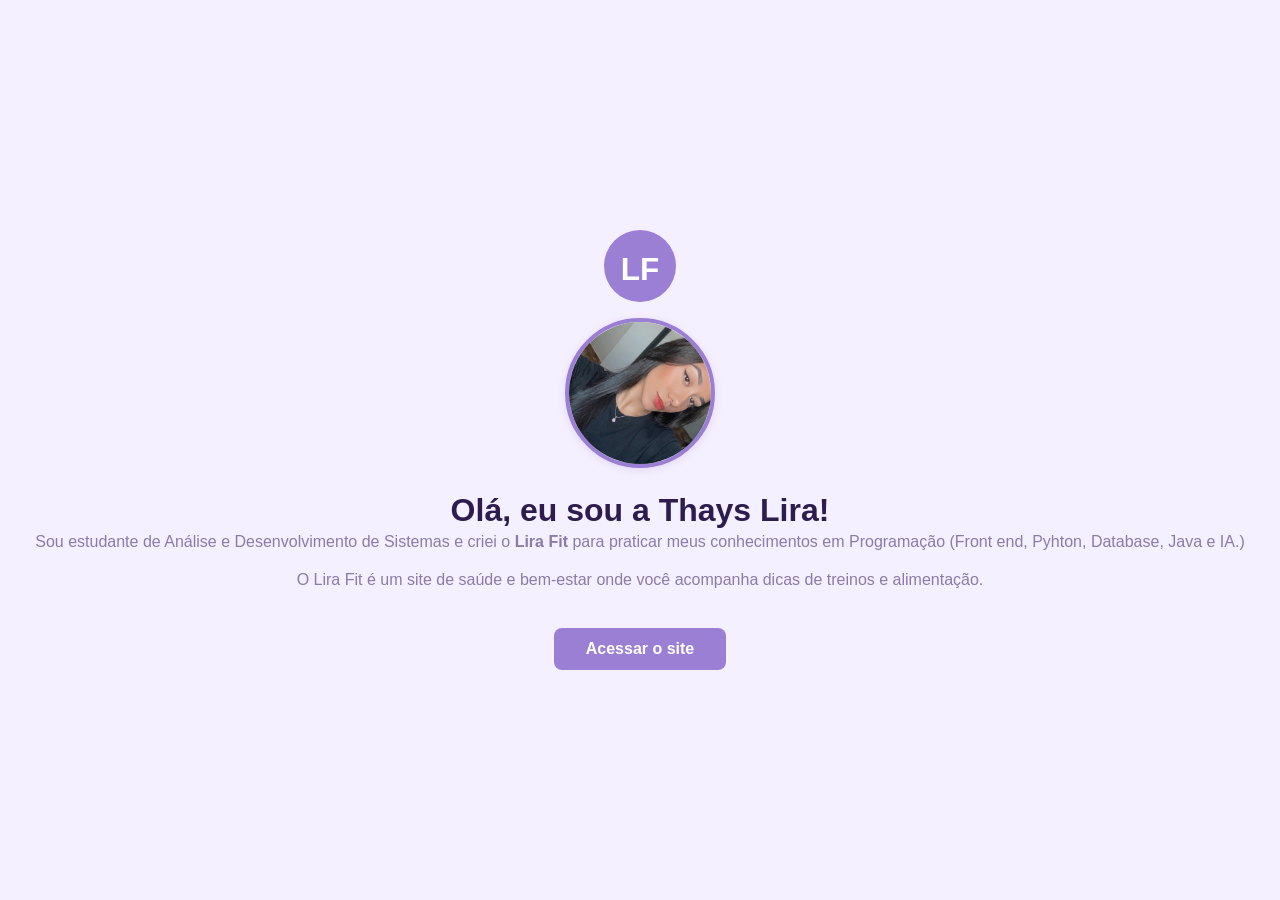
==== projeto-lirafit-frontend/index.html @ b622cacb "Fix definitivo: removendo submódulo e subindo arquivos do front" ====
<!DOCTYPE html>
<html lang="pt-BR">
<head>
    <meta charset="UTF-8">
    <meta name="viewport" content="width=device-width, initial-scale=1.0">
    <title>LIRA FIT</title>
    <link rel="icon" type="image/svg+xml" href="assets/favicon.svg">

    <link rel="stylesheet" href="css/reset.css">
    <link rel="stylesheet" href="css/variaveis.css">
    <link rel="stylesheet" href="css/global.css">
    <link rel="stylesheet" href="css/nav.css">
    <link rel="stylesheet" href="css/login.css">
    <link rel="stylesheet" href="css/secoes.css">
    <link rel="stylesheet" href="css/footer.css">

</head>
<body>
    <div id="tela-apresentacao">
    <img src="assets/favicon.svg" alt="Logo Lira Fit" class="logo-apresentacao">
    <img src="assets/minha-foto.jpeg" alt="Foto de Thays Lira" class="foto-perfil">
    <h1> Olá, eu sou a Thays Lira!  </h1>
    <p class="apresentacao-descricao">
    Sou estudante de Análise e Desenvolvimento de Sistemas e criei o <strong>Lira Fit</strong> para praticar meus conhecimentos em Programação (Front end, Pyhton, Database, Java e IA.)</p>
    <p class="apresentacao-descricao">
        O Lira Fit é um site de saúde e bem-estar onde você acompanha dicas de
        treinos e alimentação.
    </p>
    <button id="btn-acessar">Acessar o site</button>
</div>
    <!-- ===== TELA DE LOGIN ===== -->
    <div id="tela-login" class="escondido">
        <div class="login-container">
            <img src="assets/favicon.svg" alt="Logo Lira Fit" class="logo-form">
            <h1>Lira Fit </h1>
            <p>Seu espaço de saúde e bem-estar</p>

            <form id="form-login">
                <input type="email" id="input-email" placeholder="Seu e-mail" required>
                <input type="password" id="input-senha" placeholder="Sua senha" required>
                <button type="submit">Entrar</button>
            </form>

            <p id="msg-erro" class="escondido">E-mail ou senha incorretos.</p>
            <p class="link-cadastro">Não tem conta? <a href="#" id="link-ir-cadastro">Cadastre-se</a></p>
        </div>
    </div>


    <!-- ===== TELA DE CADASTRO ===== -->
    <div id="tela-cadastro" class="escondido">
        <div class="login-container">
            <img src="assets/favicon.svg" alt="Logo Lira Fit" class="logo-form">
            <h1>Criar conta </h1>
            <p>Preencha os dados para se cadastrar</p>

            <form id="form-cadastro">
                <input type="text" id="input-nome" placeholder="Seu nome" required>
                <input type="email" id="input-email-cadastro" placeholder="Seu e-mail" required>
                <input type="password" id="input-senha-cadastro" placeholder="Sua senha" required>
                <input type="password" id="input-confirmar-senha" placeholder="Confirmar senha" required>
                <button type="submit">Cadastrar</button>
            </form>

            <p id="msg-erro-cadastro" class="escondido"></p>
            <p id="msg-sucesso-cadastro" class="escondido">Conta criada! Faça login. </p>

            <p class="link-cadastro">Já tem conta? <a href="#" id="link-ir-login">Entrar</a></p>
        </div>
    </div>


    <!-- ===== APP PRINCIPAL ===== -->
    <div id="app" class="escondido">

        <nav id="navbar">
            <div class="nav-esquerda">
                <button id="btn-inicio">← Início</button>
                <div class="nav-marca">
                    <img src="assets/favicon.svg" alt="Logo Lira Fit" class="logo-nav">
                    <span class="logo-nav-texto">Lira Fit</span>
                </div>
            </div>
            <ul>
                <li><a href="#" data-secao="treinos">Treinos</a></li>
                <li><a href="#" data-secao="alimentacao">Alimentação</a></li>
                <li><a href="#" data-secao="motivacao">Motivação</a></li>
                <li><a href="#" data-secao="assistente">Assistente</a></li>
                <li class="nav-item-mobile"><button id="btn-sair-mobile">Sair</button></li>
            </ul>
            <button id="btn-sair">Sair</button>
            <button id="btn-hamburger" aria-label="Abrir menu">
                <span></span>
                <span></span>
                <span></span>
            </button>
        </nav>

        <section id="treinos" class="secao">
            <h2>Meus Treinos</h2>

            <div id="objetivo-selector">
                <p class="secao-subtitulo">Qual é o seu objetivo?</p>
                <div class="objetivo-botoes">
                    <button class="btn-objetivo" data-objetivo="emagrecer"> Emagrecer</button>
                    <button class="btn-objetivo" data-objetivo="massa"> Ganhar Massa</button>
                    <button class="btn-objetivo" data-objetivo="condicionamento"> Condicionamento</button>
                </div>
            </div>

            <!-- ===== CONFIGURAÇÃO DE MASSA ===== -->
            <div id="massa-config" class="escondido">
                <div class="treinos-header">
                    <button id="btn-voltar-objetivo-massa">← Voltar</button>
                    <p class="objetivo-titulo-massa">Ganhar Massa</p>
                </div>

                <div id="genero-selector">
                    <p class="secao-subtitulo">Qual é o seu perfil de treino?</p>
                    <div class="objetivo-botoes">
                        <button class="btn-genero" data-genero="masculino">Masculino</button>
                        <button class="btn-genero" data-genero="feminino">Feminino</button>
                    </div>
                </div>

                <div id="frequencia-selector" class="escondido">
                    <div class="treinos-header">
                        <button id="btn-voltar-para-genero">← Alterar perfil</button>
                    </div>
                    <p class="secao-subtitulo">Quantas vezes por semana você vai treinar?</p>
                    <div class="objetivo-botoes">
                        <button class="btn-frequencia" data-freq="3x">3x por semana</button>
                        <button class="btn-frequencia" data-freq="4x">4x por semana</button>
                        <button class="btn-frequencia" data-freq="5x">5x por semana</button>
                    </div>
                </div>
            </div>

            <div id="treinos-conteudo" class="escondido">
                <div class="treinos-header">
                    <button id="btn-trocar-objetivo">← Trocar objetivo</button>
                    <div>
                        <p id="objetivo-selecionado"></p>
                        <p id="divisao-info"></p>
                    </div>
                </div>

                <div class="nivel-tabs">
                    <button class="btn-nivel ativo" data-nivel="iniciante">Iniciante</button>
                    <button class="btn-nivel" data-nivel="intermediario">Intermediário</button>
                    <button class="btn-nivel" data-nivel="avancado">Avançado</button>
                </div>

                <div id="lista-treinos"></div>
            </div>
        </section>

        <section id="alimentacao" class="secao escondido">
            <h2>Dicas de Alimentação</h2>

            <div class="alim-tabs">
                <button class="btn-alim ativo" data-alim="emagrecer"> Emagrecimento</button>
                <button class="btn-alim" data-alim="massa"> Ganho de Massa</button>
            </div>

            <div id="alim-emagrecer" class="alim-conteudo">
                <div class="card-dica">
                    <h3>Déficit calórico</h3>
                    <p>Coma menos calorias do que você gasta. Uma redução de 300 a 500 kcal por dia já gera resultados consistentes sem prejudicar o metabolismo.</p>
                </div>
                <div class="card-dica">
                    <h3>Priorize proteínas</h3>
                    <p>Frango, ovos, atum e iogurte grego mantêm a saciedade por mais tempo e preservam a massa muscular durante o emagrecimento.</p>
                </div>
                <div class="card-dica">
                    <h3>Carboidratos inteligentes</h3>
                    <p>Prefira arroz integral, batata-doce e aveia. Eles liberam energia de forma gradual, evitando picos de insulina que favorecem o acúmulo de gordura.</p>
                </div>
                <div class="card-dica">
                    <h3>Beba água antes das refeições</h3>
                    <p>Tomar 500ml de água 30 minutos antes de comer reduz o apetite naturalmente e ajuda na digestão.</p>
                </div>
                <div class="card-dica">
                    <h3>Evite ultra processados</h3>
                    <p>Biscoitos recheados, refrigerantes e salgadinhos são ricos em calorias vazias. Substitua por frutas, castanhas e iogurte natural.</p>
                </div>

                <h3 class="galeria-titulo">Meus exemplos reais </h3>
                <div class="galeria-alimentos">
                    <div class="card-alimento">
                        <img src="assets/frutas.jpg" alt="Frutas variadas">
                        <p>Frutas</p>
                    </div>
                </div>
            </div>

            <div id="alim-massa" class="alim-conteudo escondido">
                <div class="card-dica">
                    <h3>Superávit calórico</h3>
                    <p>Para ganhar massa, você precisa comer mais do que gasta. Um superávit de 200 a 400 kcal por dia é ideal para ganhar músculo sem acumular muita gordura.</p>
                </div>
                <div class="card-dica">
                    <h3>Proteína em todas as refeições</h3>
                    <p>Consuma de 1,6 a 2,2g de proteína por kg de peso corporal. Distribua entre as refeições: ovos no café, frango no almoço, whey pós-treino, carne no jantar.</p>
                </div>
                <div class="card-dica">
                    <h3>Carboidratos são seus aliados</h3>
                    <p>Arroz, macarrão, batata e pão fornecem energia para os treinos intensos. Não os evite — consuma mais nos dias de treino.</p>
                </div>
                <div class="card-dica">
                    <h3>Refeição pós-treino</h3>
                    <p>Nos 30-60 minutos após o treino, consuma proteína + carboidrato. Exemplo: whey com banana, ou arroz com frango.</p>
                </div>
                <div class="card-dica">
                    <h3>Não pule refeições</h3>
                    <p>Para ganhar massa é preciso comer de 4 a 6 vezes ao dia. Jejuar por longos períodos pode levar o corpo a usar músculo como energia.</p>
                </div>

                <h3 class="galeria-titulo">Meus exemplos reais </h3>
                <div class="galeria-alimentos">
                    <div class="card-alimento">
                        <img src="assets/frangos.jpg" alt="Frango grelhado">
                        <p>Frango grelhado</p>
                    </div>
                    <div class="card-alimento">
                        <img src="assets/frutas-aveia.jpg" alt="Frutas e aveia">
                        <p>Frutas e aveia</p>
                    </div>
                    <div class="card-alimento">
                        <img src="assets/proteina.jpg" alt="Fontes de proteína">
                        <p>Proteínas</p>
                    </div>
                </div>
            </div>
        </section>

        <section id="motivacao" class="secao escondido">
            <h2>Motivação</h2>
            <p class="secao-subtitulo">Minha jornada de transformação </p>

            <div class="antes-depois">
                <div class="foto-transformacao">
                    <img src="assets/antes.jpg" alt="Antes da transformação">
                    <span class="foto-label">Antes</span>
                </div>
                <div class="foto-transformacao">
                    <img src="assets/depois.jpg" alt="Depois da transformação">
                    <span class="foto-label">Hoje</span>
                </div>
            </div>

            <div class="antes-depois">
                <div class="foto-transformacao">
                    <img src="assets/1-treino.jpg" alt="Primeiro treino">
                    <span class="foto-label">1º Treino</span>
                </div>
                <div class="foto-transformacao">
                    <img src="assets/2-anos-depois.jpg" alt="2 anos depois">
                    <span class="foto-label">2 Anos Depois</span>
                </div>
            </div>

            <div class="card-treino card-historia">
                <h3>Minha história </h3>
                <p>Aos 17 anos, eu decidi que queria mudar. Com 1,70m e pesando 63 kg, me sentia muito mal: autoestima baixa, nenhuma roupa ficava do jeito que eu queria, não me alimentava direito e era sedentária.</p>
                <p>Com essa decisão veio um grande desafio: me matricular numa academia. Tinha vergonha, não sabia nem ligar a esteira e era tímida demais para pedir ajuda. Mas eu persisti. Assistia vídeos de como executar os exercícios, estudava treinos, pesquisava e fui me informando. Fui indo dia após dia, mesmo com a frustração de não ver mudanças imediatas. Passaram-se meses até eu conseguir ganhar peso.</p>
                <p>Mas eu consegui. 10 kg a mais fizeram toda a diferença para mim. Encontrei amor na musculação e hoje não vivo sem ela. Quero passar essa mensagem: praticar exercícios físicos salva e muda vidas! Vamos escrever a sua trajetória juntos? </p>
            </div>
        </section>

        <section id="assistente" class="secao escondido">
            <h2>Assistente Virtual</h2>

            <div class="assistente-container">
                <div class="assistente-apresentacao">
                    <img src="assets/lirabot.svg" alt="LiraBot" class="assistente-foto">
                    <div>
                        <p class="assistente-nome">LiraBot</p>
                        <p class="assistente-descricao">Olá! Sou o LiraBot, assistente virtual da Thays. Tire suas dúvidas sobre treino e alimentação!</p>
                    </div>
                </div>

                <div class="assistente-link-container">
                    <label for="input-link-bot" class="assistente-label">link do LiraBot :</label>
                    <input type="url" id="input-link-bot" placeholder="https://..." class="assistente-input">
                    <button id="btn-acessar-bot">Acessar o LiraBot</button>
                </div>
            </div>
        </section>

        <!-- ===== BOTÃO VOLTAR AO TOPO ===== -->
        <button id="btn-topo" class="escondido">↑</button>

        <!-- ===== RODAPÉ ===== -->
        <footer id="rodape">
            <div class="rodape-container">
                <div class="rodape-logo-container">
                    <img src="assets/favicon.svg" alt="Logo Lira Fit" class="rodape-logo-img">
                    <p class="rodape-logo">Lira Fit</p>
                </div>
                <p class="rodape-aviso">
                    <strong>⚠ Aviso importante:</strong> As dicas de treino e alimentação apresentadas neste site refletem exclusivamente minha experiência pessoal e o que funcionou para mim. Não me responsabilizo por qualquer resultado, lesão ou efeito decorrente da aplicação dessas informações. Consulte sempre um profissional de saúde ou nutricionista antes de iniciar qualquer programa de exercícios ou dieta.
                </p>
                <p class="rodape-academico">
                    Este site é um projeto simulatório pessoal, desenvolvido para fins de aprendizado em Programação.
                </p>
                <p class="rodape-copy">© 2026 Thays Lira — Projeto Pessoal</p>
            </div>
        </footer>

    </div>

    <script src="dados-massa.js"></script>
    <script src="script.js"></script>

</body>
</html>
---- projeto-lirafit-frontend/css/variaveis.css ----
:root {
    
    --cor-primaria: #9B7FD4;
    --cor-primaria-escura: #7B5FB5;
    --cor-fundo: #F5F0FF;
    --cor-fundo-card: #FFFFFF;
    --cor-texto: #2C1D4E;
    --cor-texto-suave: #8A7BA8;
    --cor-erro: #e53935;

    
    --fonte-principal: 'Segoe UI', Arial, sans-serif;

   
    --raio-borda: 8px;
    --sombra-card: 0 2px 8px rgba(155, 127, 212, 0.2);
}
---- projeto-lirafit-frontend/css/global.css ----
html {
    scroll-behavior: smooth;
}

body {
    font-family: var(--fonte-principal);
    background-color: var(--cor-fundo);
    color: var(--cor-texto);
    min-height: 100vh;
}

.escondido {
    display: none !important;
}
---- projeto-lirafit-frontend/css/nav.css ----
#navbar {
    display: flex;
    align-items: center;
    justify-content: space-between;
    padding: 0 32px;
    height: 64px;
    background-color: var(--cor-fundo-card);
    box-shadow: var(--sombra-card);
    position: sticky;
    top: 0;
}

.nav-marca {
    display: flex;
    align-items: center;
    gap: 8px;
}

.logo-nav {
    width: 32px;
    height: 32px;
}

.logo-nav-texto {
    font-size: 1.3rem;
    font-weight: 800;
    color: var(--cor-primaria-escura);
    letter-spacing: 0.5px;
}

#navbar ul {
    display: flex;
    gap: 8px;
}

#navbar ul li a {
    display: block;
    padding: 8px 16px;
    border-radius: var(--raio-borda);
    color: var(--cor-texto-suave);
    font-weight: 500;
    transition: background-color 0.3s, color 0.3s;
}

#navbar ul li a:hover {
    background-color: var(--cor-fundo);
    color: var(--cor-primaria);
}

#navbar ul li a.ativo {
    background-color: var(--cor-fundo);
    color: var(--cor-primaria);
    font-weight: bold;
}

#btn-inicio {
    padding: 6px 4px;
    background: none;
    border: none;
    color: var(--cor-texto-suave);
    font-size: 0.85rem;
    font-weight: 500;
    cursor: pointer;
    transition: color 0.2s;
    display: flex;
    align-items: center;
    gap: 4px;
}

#btn-inicio:hover {
    color: var(--cor-primaria);
}

#btn-sair {
    padding: 8px 16px;
    background-color: var(--cor-primaria);
    color: white;
    border-radius: var(--raio-borda);
    font-size: 0.9rem;
    font-weight: bold;
    transition: background-color 0.3s;
}

#btn-sair:hover {
    background-color: var(--cor-primaria-escura);
}

/* ===== HAMBURGUER ===== */
#btn-hamburger {
    display: none;
    flex-direction: column;
    justify-content: center;
    gap: 5px;
    width: 40px;
    height: 40px;
    padding: 8px;
    background: none;
    border: none;
    cursor: pointer;
}

#btn-hamburger span {
    display: block;
    width: 24px;
    height: 2px;
    background-color: var(--cor-primaria-escura);
    border-radius: 2px;
    transition: transform 0.3s, opacity 0.3s;
}

#navbar.menu-aberto #btn-hamburger span:nth-child(1) {
    transform: translateY(7px) rotate(45deg);
}

#navbar.menu-aberto #btn-hamburger span:nth-child(2) {
    opacity: 0;
}

#navbar.menu-aberto #btn-hamburger span:nth-child(3) {
    transform: translateY(-7px) rotate(-45deg);
}

.nav-item-mobile {
    display: none;
}

/* ===== MOBILE ===== */
@media (max-width: 768px) {
    #btn-hamburger {
        display: flex;
    }

    #btn-sair {
        display: none;
    }

    #navbar ul {
        display: none;
        position: absolute;
        top: 64px;
        left: 0;
        right: 0;
        flex-direction: column;
        background-color: var(--cor-fundo-card);
        padding: 12px 16px 20px;
        box-shadow: 0 8px 16px rgba(0, 0, 0, 0.1);
        z-index: 100;
        gap: 4px;
    }

    #navbar.menu-aberto ul {
        display: flex;
    }

    #navbar ul li a {
        padding: 12px 16px;
        font-size: 1rem;
    }

    .nav-item-mobile {
        display: list-item;
        margin-top: 8px;
        border-top: 1px solid #E0D6F0;
        padding-top: 8px;
    }

    #btn-sair-mobile {
        width: 100%;
        padding: 12px 16px;
        background-color: var(--cor-primaria);
        color: white;
        border-radius: var(--raio-borda);
        font-size: 1rem;
        font-weight: bold;
        cursor: pointer;
        transition: background-color 0.3s;
        text-align: left;
    }

    #btn-sair-mobile:hover {
        background-color: var(--cor-primaria-escura);
    }
}
---- projeto-lirafit-frontend/css/login.css ----
/* ===== TELA DE APRESENTAÇÃO ===== */
#tela-apresentacao {
    min-height: 100vh;
    display: flex;
    flex-direction: column;
    align-items: center;
    justify-content: center;
    padding: 40px 20px;
}

.apresentacao-container {
    text-align: center;
    max-width: 500px;
}

.logo-apresentacao {
    width: 72px;
    height: 72px;
    margin: 0 auto 16px;
}

.foto-perfil {
    width: 150px;
    height: 150px;
    border-radius: 50%;
    object-fit: cover;
    margin: 0 auto 24px;
    border: 4px solid var(--cor-primaria);
    box-shadow: var(--sombra-card);
}

.apresentacao-container h1 {
    font-size: 2rem;
    color: var(--cor-primaria-escura);
    margin-bottom: 16px;
}

.apresentacao-descricao {
    color: var(--cor-texto-suave);
    line-height: 1.6;
    margin-bottom: 12px;
}

#btn-acessar {
    margin-top: 24px;
    padding: 12px 32px;
    background-color: var(--cor-primaria);
    color: white;
    border-radius: var(--raio-borda);
    font-size: 1rem;
    font-weight: bold;
    transition: background-color 0.3s;
}

#btn-acessar:hover {
    background-color: var(--cor-primaria-escura);
}


/* ===== TELA DE LOGIN E CADASTRO ===== */
#tela-login,
#tela-cadastro {
    min-height: 100vh;
    display: flex;
    align-items: center;
    justify-content: center;
    padding: 20px;
}

.login-container {
    background-color: var(--cor-fundo-card);
    padding: 40px;
    border-radius: var(--raio-borda);
    box-shadow: var(--sombra-card);
    width: 100%;
    max-width: 400px;
    text-align: center;
}

.logo-form {
    width: 56px;
    height: 56px;
    margin: 0 auto 16px;
    display: block;
}

.login-container h1 {
    color: var(--cor-primaria-escura);
    margin-bottom: 8px;
}

.login-container > p {
    color: var(--cor-texto-suave);
    margin-bottom: 24px;
}

#form-login,
#form-cadastro {
    display: flex;
    flex-direction: column;
    gap: 12px;
}

#form-login input,
#form-cadastro input {
    padding: 12px;
    border: 2px solid #E0D6F0;
    border-radius: var(--raio-borda);
    font-size: 1rem;
    outline: none;
    transition: border-color 0.3s;
}

#form-login input:focus,
#form-cadastro input:focus {
    border-color: var(--cor-primaria);
}

#form-login button,
#form-cadastro button {
    padding: 12px;
    background-color: var(--cor-primaria);
    color: white;
    border-radius: var(--raio-borda);
    font-size: 1rem;
    font-weight: bold;
    transition: background-color 0.3s;
}

#form-login button:hover,
#form-cadastro button:hover {
    background-color: var(--cor-primaria-escura);
}

#msg-erro {
    color: var(--cor-erro);
    margin-top: 12px;
    font-size: 0.9rem;
}

.link-cadastro {
    margin-top: 16px;
    font-size: 0.9rem;
    color: var(--cor-texto-suave);
}

.link-cadastro a {
    color: var(--cor-primaria);
    font-weight: bold;
}

.link-cadastro a:hover {
    color: var(--cor-primaria-escura);
}

#msg-erro-cadastro {
    color: var(--cor-erro);
    margin-top: 12px;
    font-size: 0.9rem;
}

#msg-sucesso-cadastro {
    color: #4CAF50;
    margin-top: 12px;
    font-size: 0.9rem;
    font-weight: bold;
}
---- projeto-lirafit-frontend/css/secoes.css ----
/* ===== BASE DE TODAS AS SEÇÕES ===== */
.secao {
    max-width: 1100px;
    margin: 48px auto;
    padding: 0 32px;
}

.secao h2 {
    font-size: 1.8rem;
    color: var(--cor-primaria-escura);
    margin-bottom: 28px;
    padding-bottom: 12px;
    border-bottom: 3px solid var(--cor-primaria);
    text-align: center;
}


/* ===== TREINOS ===== */
#lista-treinos {
    display: grid;
    grid-template-columns: repeat(auto-fit, minmax(280px, 1fr));
    gap: 16px;
}

.card-treino {
    background-color: var(--cor-fundo-card);
    border-radius: var(--raio-borda);
    box-shadow: var(--sombra-card);
    padding: 20px;
}

.card-treino h3 {
    color: var(--cor-primaria-escura);
    margin-bottom: 8px;
}

.card-treino p {
    color: var(--cor-texto-suave);
    line-height: 1.6;
}


/* ===== ALIMENTAÇÃO ===== */
.alim-conteudo {
    display: grid;
    grid-template-columns: repeat(auto-fit, minmax(260px, 1fr));
    gap: 16px;
    align-items: start;
}

.card-dica {
    background-color: var(--cor-fundo-card);
    border-radius: var(--raio-borda);
    box-shadow: var(--sombra-card);
    padding: 20px;
    border-left: 4px solid var(--cor-primaria);
}

.card-dica h3 {
    color: var(--cor-primaria-escura);
    margin-bottom: 8px;
}

.card-dica p {
    color: var(--cor-texto-suave);
    line-height: 1.6;
}


.card-historia {
    margin-top: 32px;
}


/* ===== MOTIVAÇÃO ===== */
.feed {
    display: flex;
    flex-direction: column;
    gap: 16px;
}

.post {
    background-color: var(--cor-fundo-card);
    border-radius: var(--raio-borda);
    box-shadow: var(--sombra-card);
    padding: 20px;
}

.post-header {
    display: flex;
    align-items: center;
    gap: 12px;
    margin-bottom: 12px;
}

.post-avatar {
    width: 42px;
    height: 42px;
    border-radius: 50%;
    background-color: var(--cor-primaria);
    color: white;
    display: flex;
    align-items: center;
    justify-content: center;
    font-weight: bold;
    font-size: 1rem;
}

.post-autor {
    font-weight: bold;
    color: var(--cor-texto);
}

.post-data {
    font-size: 0.8rem;
    color: var(--cor-texto-suave);
}

.post-conteudo {
    color: var(--cor-texto);
    line-height: 1.6;
}


/* ===== TREINOS — SELETOR DE OBJETIVO ===== */
#objetivo-selector,
#genero-selector,
#frequencia-selector {
    background-color: var(--cor-fundo-card);
    border-radius: var(--raio-borda);
    box-shadow: var(--sombra-card);
    padding: 40px 32px;
    text-align: center;
}

.secao-subtitulo {
    color: var(--cor-texto-suave);
    margin-bottom: 24px;
    font-size: 1.05rem;
    text-align: center;
}

.objetivo-botoes {
    display: flex;
    gap: 16px;
    flex-wrap: wrap;
    justify-content: center;
}

.btn-objetivo {
    padding: 16px 32px;
    background-color: white;
    border: 2px solid var(--cor-primaria);
    border-radius: var(--raio-borda);
    color: var(--cor-primaria-escura);
    font-size: 1rem;
    font-weight: bold;
    transition: all 0.3s;
    cursor: pointer;
}

.btn-objetivo:hover,
.btn-objetivo.ativo {
    background-color: var(--cor-primaria);
    color: white;
}

/* ===== TREINOS — NÍVEIS ===== */
.treinos-header {
    display: flex;
    align-items: center;
    gap: 16px;
    margin-bottom: 24px;
}

#btn-trocar-objetivo,
#btn-voltar-objetivo-massa,
#btn-voltar-para-genero {
    padding: 8px 14px;
    border: 2px solid var(--cor-primaria);
    border-radius: var(--raio-borda);
    color: var(--cor-primaria);
    font-size: 0.9rem;
    font-weight: 500;
    cursor: pointer;
    transition: all 0.3s;
}

#btn-trocar-objetivo:hover,
#btn-voltar-objetivo-massa:hover,
#btn-voltar-para-genero:hover {
    background-color: var(--cor-primaria);
    color: white;
}

.btn-frequencia {
    padding: 16px 28px;
    background-color: var(--cor-fundo-card);
    border: 2px solid var(--cor-primaria);
    border-radius: var(--raio-borda);
    color: var(--cor-primaria-escura);
    font-size: 1rem;
    font-weight: bold;
    transition: all 0.3s;
    cursor: pointer;
}

.btn-frequencia:hover,
.btn-frequencia.ativo {
    background-color: var(--cor-primaria);
    color: white;
}

.btn-genero {
    padding: 16px 36px;
    background-color: var(--cor-fundo-card);
    border: 2px solid var(--cor-primaria);
    border-radius: var(--raio-borda);
    color: var(--cor-primaria-escura);
    font-size: 1rem;
    font-weight: bold;
    transition: all 0.3s;
    cursor: pointer;
}

.btn-genero:hover,
.btn-genero.ativo {
    background-color: var(--cor-primaria);
    color: white;
}

#objetivo-selecionado {
    font-weight: bold;
    color: var(--cor-primaria-escura);
    font-size: 1.05rem;
}

.nivel-tabs {
    display: flex;
    gap: 8px;
    margin-bottom: 24px;
    justify-content: center;
}

.btn-nivel {
    padding: 10px 24px;
    border-radius: var(--raio-borda);
    border: 2px solid #E0D6F0;
    background-color: var(--cor-fundo-card);
    color: var(--cor-texto-suave);
    font-weight: bold;
    cursor: pointer;
    transition: all 0.3s;
}

.btn-nivel:hover,
.btn-nivel.ativo {
    background-color: var(--cor-primaria);
    border-color: var(--cor-primaria);
    color: white;
}

/* ===== ALIMENTAÇÃO — ABAS ===== */
.alim-tabs {
    display: flex;
    gap: 8px;
    margin-bottom: 24px;
    justify-content: center;
}

.btn-alim {
    padding: 10px 24px;
    border-radius: var(--raio-borda);
    border: 2px solid #E0D6F0;
    background-color: var(--cor-fundo-card);
    color: var(--cor-texto-suave);
    font-weight: bold;
    cursor: pointer;
    transition: all 0.3s;
}

.btn-alim:hover,
.btn-alim.ativo {
    background-color: var(--cor-primaria);
    border-color: var(--cor-primaria);
    color: white;
}

/* ===== MOTIVAÇÃO — ANTES E DEPOIS ===== */
.antes-depois {
    display: flex;
    gap: 24px;
    flex-wrap: wrap;
    justify-content: center;
    margin-bottom: 32px;
}

.foto-transformacao {
    display: flex;
    flex-direction: column;
    align-items: center;
    gap: 12px;
}

.foto-transformacao img {
    width: 280px;
    height: 380px;
    object-fit: cover;
    border-radius: var(--raio-borda);
    box-shadow: var(--sombra-card);
    border: 3px solid var(--cor-primaria);
}

.foto-label {
    background-color: var(--cor-primaria);
    color: white;
    padding: 6px 20px;
    border-radius: 20px;
    font-weight: bold;
    font-size: 0.95rem;
}

/* ===== GALERIA DE ALIMENTOS ===== */
.galeria-titulo {
    color: var(--cor-primaria-escura);
    margin: 32px 0 16px;
    font-size: 1.2rem;
    grid-column: 1 / -1;
}

.galeria-alimentos {
    display: flex;
    gap: 16px;
    flex-wrap: wrap;
    grid-column: 1 / -1;
}

.card-alimento {
    background-color: var(--cor-fundo-card);
    border-radius: var(--raio-borda);
    box-shadow: var(--sombra-card);
    overflow: hidden;
    width: 200px;
    text-align: center;
}

.card-alimento img {
    width: 100%;
    height: 160px;
    object-fit: cover;
}

.card-alimento p {
    padding: 10px;
    color: var(--cor-texto-suave);
    font-weight: bold;
    font-size: 0.9rem;
}

/* ===== TREINOS — DIA DE TREINO (MASSA) ===== */
.card-dia {
    background-color: var(--cor-primaria);
    border-radius: var(--raio-borda);
    padding: 14px 20px;
    margin: 24px 0 12px;
}

.card-dia h3 {
    color: #fff;
    font-size: 1rem;
    font-weight: bold;
}

#divisao-info {
    font-size: 0.85rem;
    color: var(--cor-texto-suave);
    margin-top: 2px;
}

.objetivo-titulo-massa {
    font-weight: bold;
    color: var(--cor-primaria-escura);
    font-size: 1.05rem;
}


/* ===== ASSISTENTE ===== */
.assistente-container {
    display: flex;
    flex-direction: column;
    gap: 24px;
}

.assistente-apresentacao {
    display: flex;
    align-items: center;
    gap: 20px;
    background-color: var(--cor-fundo-card);
    border-radius: var(--raio-borda);
    box-shadow: var(--sombra-card);
    padding: 24px;
}

.assistente-foto {
    width: 100px;
    height: 100px;
    border-radius: 50%;
    object-fit: cover;
    border: 3px solid var(--cor-primaria);
    flex-shrink: 0;
}

.assistente-nome {
    font-weight: bold;
    color: var(--cor-primaria-escura);
    font-size: 1.1rem;
    margin-bottom: 6px;
}

.assistente-descricao {
    color: var(--cor-texto-suave);
    line-height: 1.6;
}

.assistente-link-container {
    background-color: var(--cor-fundo-card);
    border-radius: var(--raio-borda);
    box-shadow: var(--sombra-card);
    padding: 24px;
    display: flex;
    flex-direction: column;
    gap: 12px;
}

.assistente-label {
    color: var(--cor-texto-suave);
    font-size: 0.95rem;
}

.assistente-input {
    padding: 12px 16px;
    border: 2px solid #E0D6F0;
    border-radius: var(--raio-borda);
    font-size: 0.95rem;
    color: var(--cor-texto);
    outline: none;
    transition: border-color 0.3s;
    font-family: var(--fonte-principal);
}

.assistente-input:focus {
    border-color: var(--cor-primaria);
}

#btn-acessar-bot {
    padding: 12px 24px;
    background-color: var(--cor-primaria);
    color: white;
    border-radius: var(--raio-borda);
    font-size: 1rem;
    font-weight: bold;
    cursor: pointer;
    transition: background-color 0.3s;
    align-self: flex-start;
}

#btn-acessar-bot:hover {
    background-color: var(--cor-primaria-escura);
}
---- projeto-lirafit-frontend/css/footer.css ----
#app {
    display: flex;
    flex-direction: column;
    min-height: 100vh;
}

#rodape {
    background-color: var(--cor-primaria-escura);
    color: #fff;
    padding: 32px 24px;
    margin-top: auto;
    text-align: center;
}

.rodape-container {
    max-width: 800px;
    margin: 0 auto;
    display: flex;
    flex-direction: column;
    gap: 12px;
}

.rodape-logo-container {
    display: flex;
    align-items: center;
    justify-content: center;
    gap: 10px;
}

.rodape-logo-img {
    width: 36px;
    height: 36px;
}

.rodape-logo {
    font-size: 1.4rem;
    font-weight: 700;
    letter-spacing: 1px;
}

.rodape-aviso {
    font-size: 0.85rem;
    color: rgba(255, 255, 255, 0.9);
    line-height: 1.7;
    background-color: rgba(0, 0, 0, 0.18);
    border-radius: var(--raio-borda);
    padding: 14px 18px;
    border-left: 4px solid rgba(255, 255, 255, 0.45);
    text-align: left;
}

.rodape-academico {
    font-size: 0.85rem;
    color: rgba(255, 255, 255, 0.75);
    font-style: italic;
}

.rodape-copy {
    font-size: 0.8rem;
    color: rgba(255, 255, 255, 0.55);
    margin-top: 4px;
}

#btn-topo {
    position: fixed;
    bottom: 32px;
    right: 32px;
    width: 48px;
    height: 48px;
    border-radius: 50%;
    background-color: var(--cor-primaria);
    color: white;
    font-size: 1.3rem;
    font-weight: bold;
    cursor: pointer;
    box-shadow: 0 4px 12px rgba(0, 0, 0, 0.2);
    transition: background-color 0.3s, transform 0.2s;
    z-index: 999;
}

#btn-topo:hover {
    background-color: var(--cor-primaria-escura);
    transform: translateY(-3px);
}
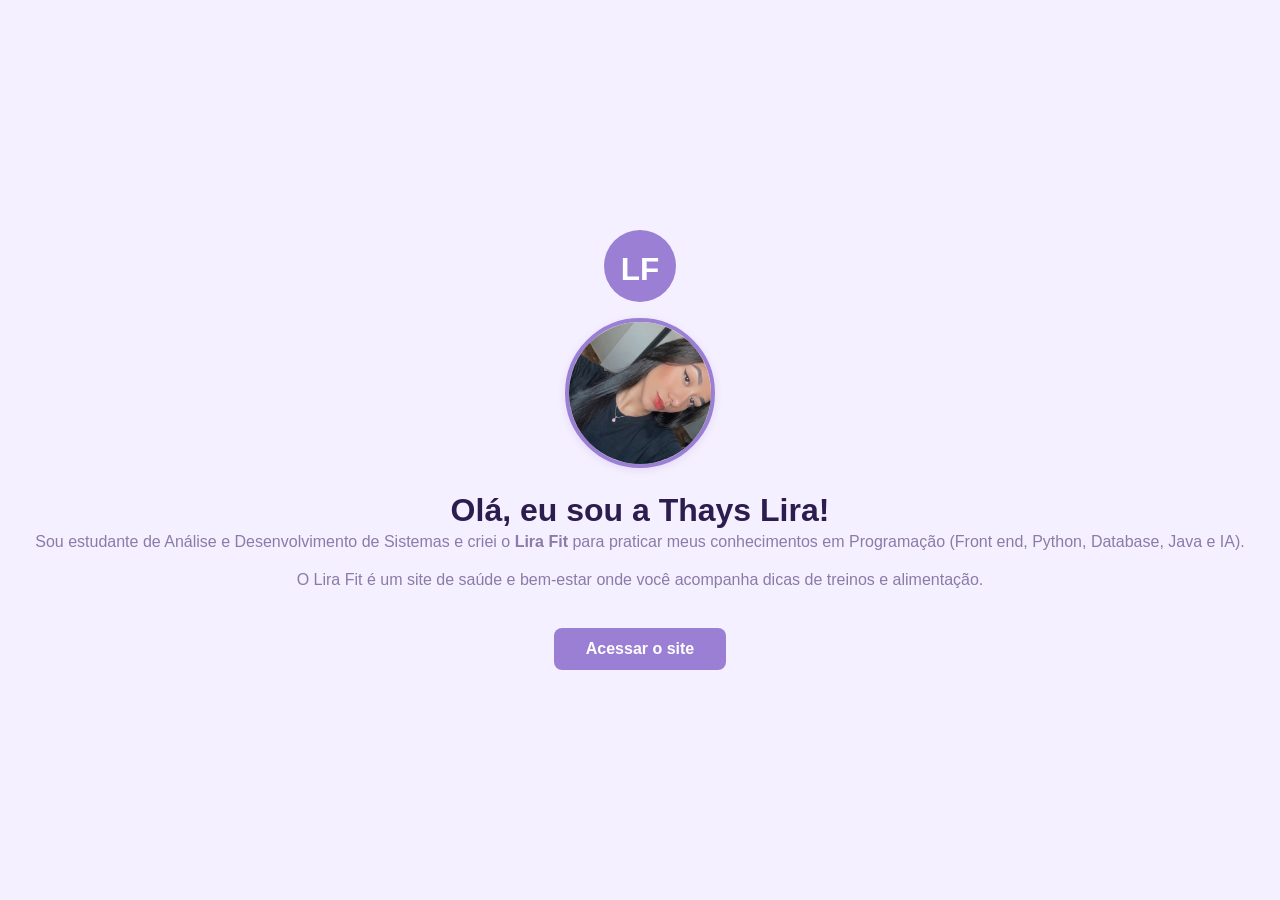
==== commit 54e08fce: "Mudanças" ====
--- a/projeto-lirafit-frontend/index.html
+++ b/projeto-lirafit-frontend/index.html
@@ -13,26 +13,28 @@
     <link rel="stylesheet" href="css/login.css">
     <link rel="stylesheet" href="css/secoes.css">
     <link rel="stylesheet" href="css/footer.css">
-
+    <link rel="stylesheet" href="css/backend.css">
 </head>
 <body>
+
+    <!-- ===== TELA DE APRESENTAÇÃO ===== -->
     <div id="tela-apresentacao">
-    <img src="assets/favicon.svg" alt="Logo Lira Fit" class="logo-apresentacao">
-    <img src="assets/minha-foto.jpeg" alt="Foto de Thays Lira" class="foto-perfil">
-    <h1> Olá, eu sou a Thays Lira!  </h1>
-    <p class="apresentacao-descricao">
-    Sou estudante de Análise e Desenvolvimento de Sistemas e criei o <strong>Lira Fit</strong> para praticar meus conhecimentos em Programação (Front end, Pyhton, Database, Java e IA.)</p>
-    <p class="apresentacao-descricao">
-        O Lira Fit é um site de saúde e bem-estar onde você acompanha dicas de
-        treinos e alimentação.
-    </p>
-    <button id="btn-acessar">Acessar o site</button>
-</div>
+        <img src="assets/favicon.svg" alt="Logo Lira Fit" class="logo-apresentacao">
+        <img src="assets/minha-foto.jpeg" alt="Foto de Thays Lira" class="foto-perfil">
+        <h1>Olá, eu sou a Thays Lira!</h1>
+        <p class="apresentacao-descricao">
+            Sou estudante de Análise e Desenvolvimento de Sistemas e criei o <strong>Lira Fit</strong> para praticar meus conhecimentos em Programação (Front end, Python, Database, Java e IA).</p>
+        <p class="apresentacao-descricao">
+            O Lira Fit é um site de saúde e bem-estar onde você acompanha dicas de treinos e alimentação.
+        </p>
+        <button id="btn-acessar">Acessar o site</button>
+    </div>
+
     <!-- ===== TELA DE LOGIN ===== -->
     <div id="tela-login" class="escondido">
         <div class="login-container">
             <img src="assets/favicon.svg" alt="Logo Lira Fit" class="logo-form">
-            <h1>Lira Fit </h1>
+            <h1>Lira Fit</h1>
             <p>Seu espaço de saúde e bem-estar</p>
 
             <form id="form-login">
@@ -46,12 +48,11 @@
         </div>
     </div>
 
-
     <!-- ===== TELA DE CADASTRO ===== -->
     <div id="tela-cadastro" class="escondido">
         <div class="login-container">
             <img src="assets/favicon.svg" alt="Logo Lira Fit" class="logo-form">
-            <h1>Criar conta </h1>
+            <h1>Criar conta</h1>
             <p>Preencha os dados para se cadastrar</p>
 
             <form id="form-cadastro">
@@ -63,19 +64,18 @@
             </form>
 
             <p id="msg-erro-cadastro" class="escondido"></p>
-            <p id="msg-sucesso-cadastro" class="escondido">Conta criada! Faça login. </p>
+            <p id="msg-sucesso-cadastro" class="escondido">Conta criada! Faça login.</p>
 
             <p class="link-cadastro">Já tem conta? <a href="#" id="link-ir-login">Entrar</a></p>
         </div>
     </div>
 
-
     <!-- ===== APP PRINCIPAL ===== -->
     <div id="app" class="escondido">
 
         <nav id="navbar">
             <div class="nav-esquerda">
-                <button id="btn-inicio">← Início</button>
+                <button id="btn-inicio"><span class="seta">←</span> Início</button>
                 <div class="nav-marca">
                     <img src="assets/favicon.svg" alt="Logo Lira Fit" class="logo-nav">
                     <span class="logo-nav-texto">Lira Fit</span>
@@ -86,6 +86,7 @@
                 <li><a href="#" data-secao="alimentacao">Alimentação</a></li>
                 <li><a href="#" data-secao="motivacao">Motivação</a></li>
                 <li><a href="#" data-secao="assistente">Assistente</a></li>
+                <li><a href="#" data-secao="codigo-java">Código Java</a></li>
                 <li class="nav-item-mobile"><button id="btn-sair-mobile">Sair</button></li>
             </ul>
             <button id="btn-sair">Sair</button>
@@ -96,15 +97,16 @@
             </button>
         </nav>
 
+        <!-- ===== SEÇÃO TREINOS ===== -->
         <section id="treinos" class="secao">
             <h2>Meus Treinos</h2>
 
             <div id="objetivo-selector">
                 <p class="secao-subtitulo">Qual é o seu objetivo?</p>
                 <div class="objetivo-botoes">
-                    <button class="btn-objetivo" data-objetivo="emagrecer"> Emagrecer</button>
-                    <button class="btn-objetivo" data-objetivo="massa"> Ganhar Massa</button>
-                    <button class="btn-objetivo" data-objetivo="condicionamento"> Condicionamento</button>
+                    <button class="btn-objetivo" data-objetivo="emagrecer">Emagrecer</button>
+                    <button class="btn-objetivo" data-objetivo="massa">Ganhar Massa</button>
+                    <button class="btn-objetivo" data-objetivo="condicionamento">Condicionamento</button>
                 </div>
             </div>
 
@@ -155,12 +157,13 @@
             </div>
         </section>
 
+        <!-- ===== SEÇÃO ALIMENTAÇÃO ===== -->
         <section id="alimentacao" class="secao escondido">
             <h2>Dicas de Alimentação</h2>
 
             <div class="alim-tabs">
-                <button class="btn-alim ativo" data-alim="emagrecer"> Emagrecimento</button>
-                <button class="btn-alim" data-alim="massa"> Ganho de Massa</button>
+                <button class="btn-alim ativo" data-alim="emagrecer">Emagrecimento</button>
+                <button class="btn-alim" data-alim="massa">Ganho de Massa</button>
             </div>
 
             <div id="alim-emagrecer" class="alim-conteudo">
@@ -185,7 +188,7 @@
                     <p>Biscoitos recheados, refrigerantes e salgadinhos são ricos em calorias vazias. Substitua por frutas, castanhas e iogurte natural.</p>
                 </div>
 
-                <h3 class="galeria-titulo">Meus exemplos reais </h3>
+                <h3 class="galeria-titulo">Meus exemplos reais</h3>
                 <div class="galeria-alimentos">
                     <div class="card-alimento">
                         <img src="assets/frutas.jpg" alt="Frutas variadas">
@@ -216,7 +219,7 @@
                     <p>Para ganhar massa é preciso comer de 4 a 6 vezes ao dia. Jejuar por longos períodos pode levar o corpo a usar músculo como energia.</p>
                 </div>
 
-                <h3 class="galeria-titulo">Meus exemplos reais </h3>
+                <h3 class="galeria-titulo">Meus exemplos reais</h3>
                 <div class="galeria-alimentos">
                     <div class="card-alimento">
                         <img src="assets/frangos.jpg" alt="Frango grelhado">
@@ -234,9 +237,10 @@
             </div>
         </section>
 
+        <!-- ===== SEÇÃO MOTIVAÇÃO ===== -->
         <section id="motivacao" class="secao escondido">
             <h2>Motivação</h2>
-            <p class="secao-subtitulo">Minha jornada de transformação </p>
+            <p class="secao-subtitulo">Minha jornada de transformação</p>
 
             <div class="antes-depois">
                 <div class="foto-transformacao">
@@ -261,13 +265,14 @@
             </div>
 
             <div class="card-treino card-historia">
-                <h3>Minha história </h3>
-                <p>Aos 17 anos, eu decidi que queria mudar. Com 1,70m e pesando 63 kg, me sentia muito mal: autoestima baixa, nenhuma roupa ficava do jeito que eu queria, não me alimentava direito e era sedentária.</p>
-                <p>Com essa decisão veio um grande desafio: me matricular numa academia. Tinha vergonha, não sabia nem ligar a esteira e era tímida demais para pedir ajuda. Mas eu persisti. Assistia vídeos de como executar os exercícios, estudava treinos, pesquisava e fui me informando. Fui indo dia após dia, mesmo com a frustração de não ver mudanças imediatas. Passaram-se meses até eu conseguir ganhar peso.</p>
-                <p>Mas eu consegui. 10 kg a mais fizeram toda a diferença para mim. Encontrei amor na musculação e hoje não vivo sem ela. Quero passar essa mensagem: praticar exercícios físicos salva e muda vidas! Vamos escrever a sua trajetória juntos? </p>
-            </div>
-        </section>
-
+                <h3>Minha história</h3>
+                <p>Aos 17 anos, eu decidi que queria mudar. Autoestima baixa, nenhuma roupa ficava do jeito que eu queria, não me alimentava direito e era sedentária.</p>
+                <p>Com essa decisão veio um grande desafio: me matricular numa academia. Era tímida demais para pedir ajuda. Mas eu persisti. Assistia vídeos de como executar os exercícios, estudava treinos, pesquisava e fui me informando. Fui indo dia após dia, mesmo com a frustração de não ver mudanças imediatas. Passaram-se meses até eu conseguir ganhar peso.</p>
+                <p>Mas eu consegui. 10 kg a mais fizeram toda a diferença para mim. Encontrei amor na musculação e hoje não vivo sem ela. Quero passar essa mensagem: praticar exercícios físicos salva e muda vidas! Vamos escrever a sua trajetória juntos?</p>
+            </div>
+        </section>
+
+        <!-- ===== SEÇÃO ASSISTENTE (INTEGRADA COM APY PYTHON) ===== -->
         <section id="assistente" class="secao escondido">
             <h2>Assistente Virtual</h2>
 
@@ -276,16 +281,39 @@
                     <img src="assets/lirabot.svg" alt="LiraBot" class="assistente-foto">
                     <div>
                         <p class="assistente-nome">LiraBot</p>
-                        <p class="assistente-descricao">Olá! Sou o LiraBot, assistente virtual da Thays. Tire suas dúvidas sobre treino e alimentação!</p>
-                    </div>
-                </div>
-
-                <div class="assistente-link-container">
-                    <label for="input-link-bot" class="assistente-label">link do LiraBot :</label>
-                    <input type="url" id="input-link-bot" placeholder="https://..." class="assistente-input">
-                    <button id="btn-acessar-bot">Acessar o LiraBot</button>
-                </div>
-            </div>
+                        <p class="assistente-descricao">Olá! Sou o LiraBot, assistente do Lira Fit. Peça dados e dicas atualizadas clicando no icone azul no canto inferior abaixo!</p>
+                    </div>
+                </div>
+
+            
+                <div id="watson-chat-container"></div>
+            </div>
+        </section>
+
+        <!-- ===== SEÇÃO CÓDIGO JAVA ===== -->
+        <section id="codigo-java" class="secao escondido">
+            <h2>Por trás do código</h2>
+            <p class="secao-subtitulo">A versão em Java (POO) do Lira Fit</p>
+
+            <div class="cj-abas">
+                <button class="cj-aba cj-ativa" data-arquivo="Treinavel.java">Treinavel.java</button>
+                <button class="cj-aba" data-arquivo="Treino.java">Treino.java</button>
+                <button class="cj-aba" data-arquivo="TreinoForca.java">TreinoForca.java</button>
+            </div>
+
+            <div class="cj-editor">
+                <div class="cj-editor-barra">
+                    <span class="cj-bolinha cj-vermelha"></span>
+                    <span class="cj-bolinha cj-amarela"></span>
+                    <span class="cj-bolinha cj-verde"></span>
+                    <span class="cj-nome-arquivo" id="cj-nome-arquivo-atual">Treinavel.java</span>
+                </div>
+                <pre><code id="cj-codigo-exibido"></code></pre>
+            </div>
+
+            <a href="https://github.com/thaylira2026-hub/projeto-pessoal-lirafit/tree/master/projeto-lirafit-java" target="_blank" rel="noopener noreferrer" class="cj-botao-github">
+                Ver código completo no GitHub →
+            </a>
         </section>
 
         <!-- ===== BOTÃO VOLTAR AO TOPO ===== -->
@@ -313,5 +341,19 @@
     <script src="dados-massa.js"></script>
     <script src="script.js"></script>
 
+    <script>
+      window.watsonAssistantChatOptions = {
+        integrationID: "4baf8be1-6d2c-46f7-bf72-d570dea1bd47", 
+        region: "https://integrations.au-syd.assistant.watson.appdomain.cloud", 
+        serviceInstanceID: "c79fa574-4c94-4674-b092-19c3aefbde6c", 
+        element: document.getElementById('watson-chat-container'), 
+        onLoad: async (instance) => { await instance.render(); }
+      };
+      setTimeout(function(){
+        const t=document.createElement('script');
+        t.src="https://web-chat.global.assistant.watson.appdomain.cloud/versions/" + (window.watsonAssistantChatOptions.clientVersion || 'latest') + "/WatsonAssistantChatEntry.js";
+        document.head.appendChild(t);
+      });
+    </script>
 </body>
 </html>
--- a/projeto-lirafit-frontend/css/nav.css
+++ b/projeto-lirafit-frontend/css/nav.css
@@ -54,21 +54,32 @@
 }
 
 #btn-inicio {
-    padding: 6px 4px;
-    background: none;
+    padding: 8px 16px 8px 12px;
+    background-color: var(--cor-fundo);
     border: none;
-    color: var(--cor-texto-suave);
+    border-radius: 999px;
+    color: var(--cor-primaria-escura);
     font-size: 0.85rem;
-    font-weight: 500;
+    font-weight: 600;
     cursor: pointer;
-    transition: color 0.2s;
+    transition: background-color 0.2s, transform 0.2s;
     display: flex;
     align-items: center;
-    gap: 4px;
+    gap: 6px;
+}
+
+#btn-inicio .seta {
+    display: inline-block;
+    transition: transform 0.2s;
 }
 
 #btn-inicio:hover {
-    color: var(--cor-primaria);
+    background-color: var(--cor-primaria);
+    color: white;
+}
+
+#btn-inicio:hover .seta {
+    transform: translateX(-3px);
 }
 
 #btn-sair {
@@ -180,4 +191,4 @@
     #btn-sair-mobile:hover {
         background-color: var(--cor-primaria-escura);
     }
-}
+}
--- a/projeto-lirafit-frontend/css/secoes.css
+++ b/projeto-lirafit-frontend/css/secoes.css
@@ -467,3 +467,12 @@
 #btn-acessar-bot:hover {
     background-color: var(--cor-primaria-escura);
 }
+
+/* Caixinha onde o chat do Watson Assistant é desenhado */
+#watson-chat-container {
+    width: 100%;
+    height: 550px;
+    border-radius: var(--raio-borda);
+    overflow: hidden;
+    box-shadow: var(--sombra-card);
+}
--- a/projeto-lirafit-frontend/css/backend.css
+++ b/projeto-lirafit-frontend/css/backend.css
@@ -0,0 +1,128 @@
+/* ===== SEÇÃO CÓDIGO JAVA ===== */
+
+#codigo-java {
+    max-width: 800px;
+    margin: 0 auto;
+}
+
+/* ---- Abas de arquivo (Treinavel.java / Treino.java / TreinoForca.java) ---- */
+
+.cj-abas {
+    display: flex;
+    flex-wrap: wrap;
+    gap: 8px;
+    margin-top: 24px;
+    margin-bottom: 12px;
+}
+
+.cj-aba {
+    font-family: var(--fonte-principal);
+    font-size: 0.9rem;
+    padding: 10px 18px;
+    border: 1px solid rgba(155, 127, 212, 0.35);
+    border-radius: var(--raio-borda);
+    background-color: var(--cor-fundo-card);
+    color: var(--cor-texto-suave);
+    cursor: pointer;
+    transition: background-color 0.2s ease, color 0.2s ease, border-color 0.2s ease;
+}
+
+.cj-aba:hover {
+    border-color: var(--cor-primaria);
+    color: var(--cor-primaria-escura);
+}
+
+.cj-aba.cj-ativa {
+    background-color: var(--cor-primaria);
+    border-color: var(--cor-primaria);
+    color: #FFFFFF;
+    font-weight: 600;
+}
+
+
+.cj-editor {
+    border-radius: var(--raio-borda);
+    overflow: hidden;
+    box-shadow: var(--sombra-card);
+    background-color: #1E1E2E;
+    margin-bottom: 24px;
+}
+
+.cj-editor-barra {
+    display: flex;
+    align-items: center;
+    gap: 8px;
+    padding: 10px 16px;
+    background-color: #2A2A3D;
+    border-bottom: 1px solid rgba(255, 255, 255, 0.08);
+}
+
+.cj-bolinha {
+    width: 12px;
+    height: 12px;
+    border-radius: 50%;
+    display: inline-block;
+}
+
+.cj-vermelha { background-color: #FF5F56; }
+.cj-amarela  { background-color: #FFBD2E; }
+.cj-verde    { background-color: #27C93F; }
+
+.cj-nome-arquivo {
+    margin-left: 8px;
+    font-family: 'Consolas', 'Courier New', monospace;
+    font-size: 0.85rem;
+    color: var(--cor-texto-suave);
+}
+
+.cj-editor pre {
+    margin: 0;
+    padding: 20px 24px;
+    overflow-x: auto;
+}
+
+.cj-editor code {
+    font-family: 'Consolas', 'Courier New', monospace;
+    font-size: 0.9rem;
+    line-height: 1.6;
+    color: #D4D4E0;
+    white-space: pre;
+}
+
+/* ---- Botão para o repositório no GitHub ---- */
+
+.cj-botao-github {
+    display: inline-block;
+    font-family: var(--fonte-principal);
+    font-size: 0.95rem;
+    font-weight: 600;
+    text-decoration: none;
+    color: #FFFFFF;
+    background-color: var(--cor-primaria);
+    padding: 12px 22px;
+    border-radius: var(--raio-borda);
+    box-shadow: var(--sombra-card);
+    transition: background-color 0.2s ease, transform 0.15s ease;
+}
+
+.cj-botao-github:hover {
+    background-color: var(--cor-primaria-escura);
+    transform: translateY(-2px);
+}
+
+/* ---- Responsivo ---- */
+
+@media (max-width: 600px) {
+    .cj-abas {
+        flex-direction: column;
+    }
+
+    .cj-aba {
+        width: 100%;
+        text-align: left;
+    }
+
+    .cj-editor code {
+        font-size: 0.8rem;
+    }
+}
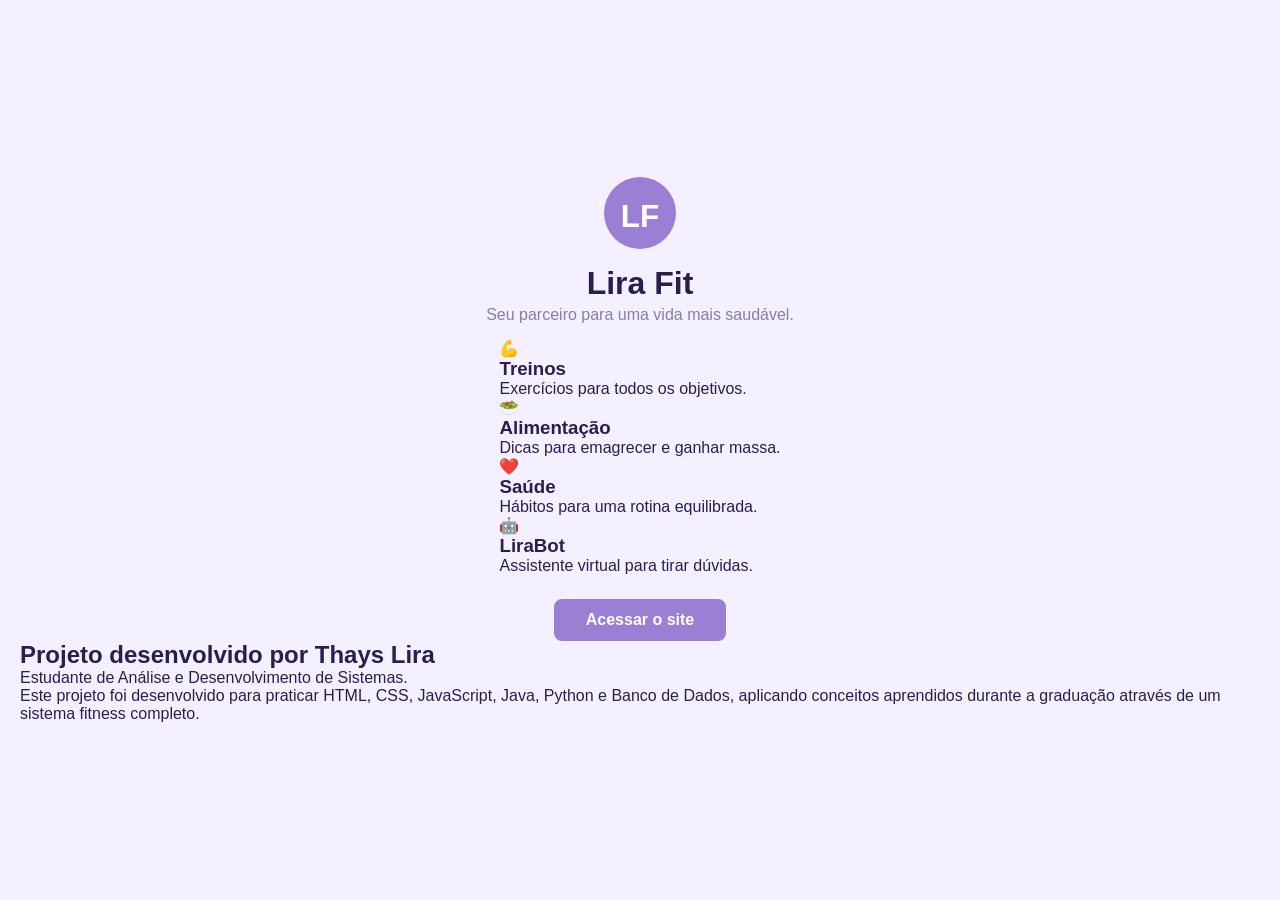
==== commit 81dc87d2: "melhoras na tela de apresentação" ====
--- a/projeto-lirafit-frontend/index.html
+++ b/projeto-lirafit-frontend/index.html
@@ -18,17 +18,63 @@
 <body>
 
     <!-- ===== TELA DE APRESENTAÇÃO ===== -->
-    <div id="tela-apresentacao">
-        <img src="assets/favicon.svg" alt="Logo Lira Fit" class="logo-apresentacao">
-        <img src="assets/minha-foto.jpeg" alt="Foto de Thays Lira" class="foto-perfil">
-        <h1>Olá, eu sou a Thays Lira!</h1>
-        <p class="apresentacao-descricao">
-            Sou estudante de Análise e Desenvolvimento de Sistemas e criei o <strong>Lira Fit</strong> para praticar meus conhecimentos em Programação (Front end, Python, Database, Java e IA).</p>
-        <p class="apresentacao-descricao">
-            O Lira Fit é um site de saúde e bem-estar onde você acompanha dicas de treinos e alimentação.
+<div id="tela-apresentacao">
+
+    <img src="assets/favicon.svg" alt="Logo Lira Fit" class="logo-apresentacao">
+
+    <h1>Lira Fit</h1>
+
+    <p class="apresentacao-descricao">
+        Seu parceiro para uma vida mais saudável.
+    </p>
+
+    <div class="features">
+
+        <div class="feature-card">
+            <div class="feature-icone">💪</div>
+            <h3>Treinos</h3>
+            <p>Exercícios para todos os objetivos.</p>
+        </div>
+
+        <div class="feature-card">
+            <div class="feature-icone">🥗</div>
+            <h3>Alimentação</h3>
+            <p>Dicas para emagrecer e ganhar massa.</p>
+        </div>
+
+        <div class="feature-card">
+            <div class="feature-icone">❤️</div>
+            <h3>Saúde</h3>
+            <p>Hábitos para uma rotina equilibrada.</p>
+        </div>
+
+        <div class="feature-card">
+            <div class="feature-icone">🤖</div>
+            <h3>LiraBot</h3>
+            <p>Assistente virtual para tirar dúvidas.</p>
+        </div>
+
+    </div>
+
+    <button id="btn-acessar">Acessar o site</button>
+
+    <div class="autor-projeto">
+
+        <h2>Projeto desenvolvido por Thays Lira</h2>
+
+        <p>
+            Estudante de Análise e Desenvolvimento de Sistemas.
         </p>
-        <button id="btn-acessar">Acessar o site</button>
-    </div>
+
+        <p class="descricao-projeto">
+            Este projeto foi desenvolvido para praticar HTML, CSS, JavaScript,
+            Java, Python e Banco de Dados, aplicando conceitos aprendidos durante
+            a graduação através de um sistema fitness completo.
+        </p>
+
+    </div>
+
+</div>
 
     <!-- ===== TELA DE LOGIN ===== -->
     <div id="tela-login" class="escondido">
@@ -166,6 +212,7 @@
                 <button class="btn-alim" data-alim="massa">Ganho de Massa</button>
             </div>
 
+            <!-- TAB EMAGRECIMENTO -->
             <div id="alim-emagrecer" class="alim-conteudo">
                 <div class="card-dica">
                     <h3>Déficit calórico</h3>
@@ -189,14 +236,30 @@
                 </div>
 
                 <h3 class="galeria-titulo">Meus exemplos reais</h3>
-                <div class="galeria-alimentos">
-                    <div class="card-alimento">
-                        <img src="assets/frutas.jpg" alt="Frutas variadas">
-                        <p>Frutas</p>
-                    </div>
-                </div>
-            </div>
-
+
+<div class="galeria-alimentos">
+
+    <div class="card-alimento">
+        <img src="assets/frutas.jpg" alt="Frutas na marmita">
+    </div>
+
+    <div class="card-alimento">
+        <img src="assets/emagrecer1.jpg" alt="Comida pesada na balança">
+    </div>
+
+    <div class="card-alimento">
+        <img src="assets/frutasleves.jpg" alt="Frutas leves">
+    </div>
+
+    <div class="card-alimento">
+        <img src="assets/cafedamanha.jpg" alt="Café da manhã">
+    </div>
+
+</div>
+            </div>
+            
+
+            <!-- TAB GANHO DE MASSA -->
             <div id="alim-massa" class="alim-conteudo escondido">
                 <div class="card-dica">
                     <h3>Superávit calórico</h3>
@@ -266,7 +329,7 @@
 
             <div class="card-treino card-historia">
                 <h3>Minha história</h3>
-                <p>Aos 17 anos, eu decidi que queria mudar. Autoestima baixa, nenhuma roupa ficava do jeito que eu queria, não me alimentava direito e era sedentária.</p>
+                <p>Aos 17 anos, eu decidi que queria mudar. Autoestima baixa, não me alimentava direito e era sedentária.</p>
                 <p>Com essa decisão veio um grande desafio: me matricular numa academia. Era tímida demais para pedir ajuda. Mas eu persisti. Assistia vídeos de como executar os exercícios, estudava treinos, pesquisava e fui me informando. Fui indo dia após dia, mesmo com a frustração de não ver mudanças imediatas. Passaram-se meses até eu conseguir ganhar peso.</p>
                 <p>Mas eu consegui. 10 kg a mais fizeram toda a diferença para mim. Encontrei amor na musculação e hoje não vivo sem ela. Quero passar essa mensagem: praticar exercícios físicos salva e muda vidas! Vamos escrever a sua trajetória juntos?</p>
             </div>
@@ -285,7 +348,6 @@
                     </div>
                 </div>
 
-            
                 <div id="watson-chat-container"></div>
             </div>
         </section>
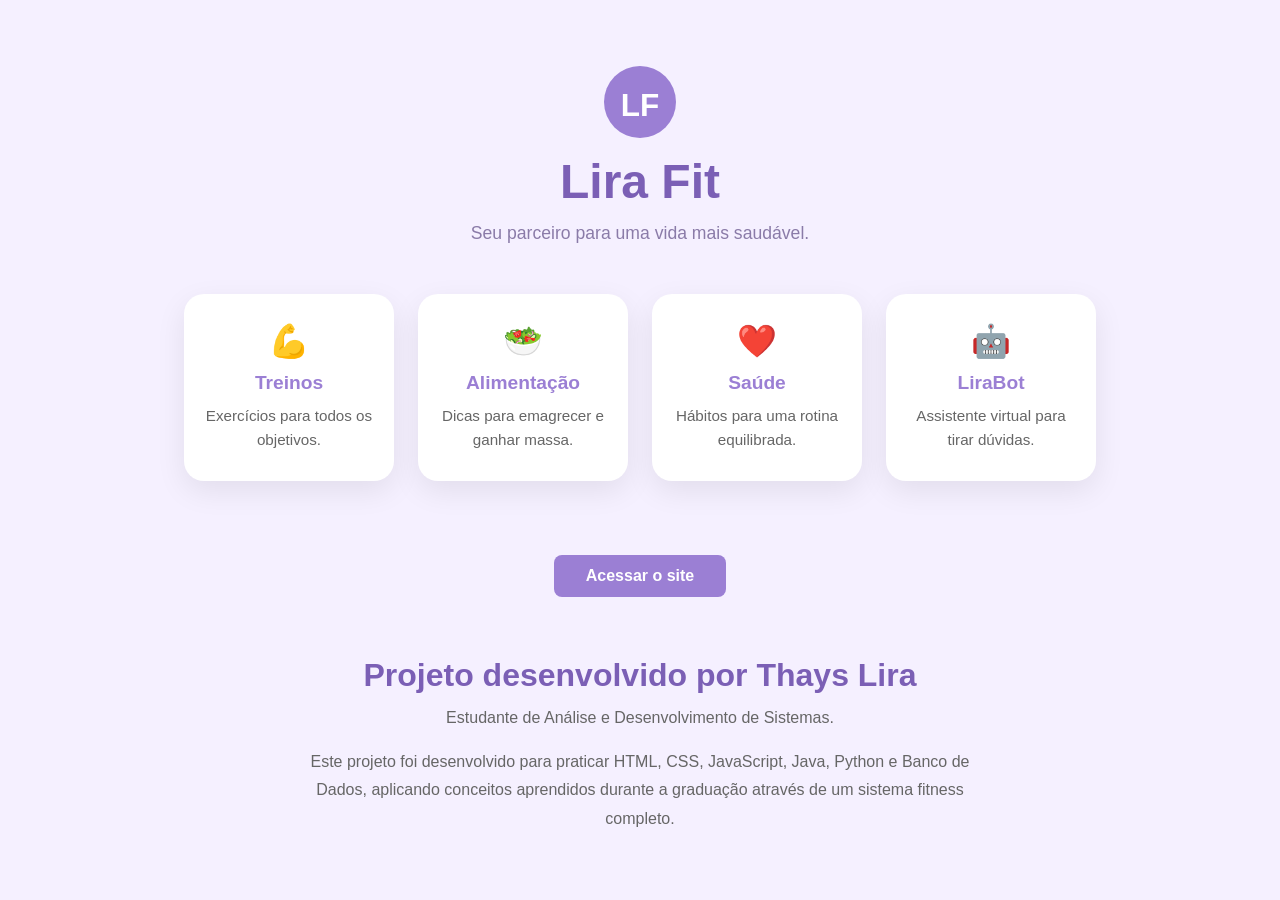
==== commit b833aa58: "mudanças e remoção de assets" ====
--- a/projeto-lirafit-frontend/index.html
+++ b/projeto-lirafit-frontend/index.html
@@ -302,40 +302,22 @@
 
         <!-- ===== SEÇÃO MOTIVAÇÃO ===== -->
         <section id="motivacao" class="secao escondido">
-            <h2>Motivação</h2>
-            <p class="secao-subtitulo">Minha jornada de transformação</p>
+            <h2>Quem sou eu?</h2>
+
 
             <div class="antes-depois">
                 <div class="foto-transformacao">
-                    <img src="assets/antes.jpg" alt="Antes da transformação">
-                    <span class="foto-label">Antes</span>
-                </div>
-                <div class="foto-transformacao">
-                    <img src="assets/depois.jpg" alt="Depois da transformação">
-                    <span class="foto-label">Hoje</span>
-                </div>
-            </div>
-
-            <div class="antes-depois">
-                <div class="foto-transformacao">
-                    <img src="assets/1-treino.jpg" alt="Primeiro treino">
-                    <span class="foto-label">1º Treino</span>
-                </div>
-                <div class="foto-transformacao">
-                    <img src="assets/2-anos-depois.jpg" alt="2 anos depois">
-                    <span class="foto-label">2 Anos Depois</span>
-                </div>
-            </div>
+                    <img src="assets/minha-foto.jpeg" alt="foto de Thays">
+                </div>
 
             <div class="card-treino card-historia">
                 <h3>Minha história</h3>
-                <p>Aos 17 anos, eu decidi que queria mudar. Autoestima baixa, não me alimentava direito e era sedentária.</p>
-                <p>Com essa decisão veio um grande desafio: me matricular numa academia. Era tímida demais para pedir ajuda. Mas eu persisti. Assistia vídeos de como executar os exercícios, estudava treinos, pesquisava e fui me informando. Fui indo dia após dia, mesmo com a frustração de não ver mudanças imediatas. Passaram-se meses até eu conseguir ganhar peso.</p>
-                <p>Mas eu consegui. 10 kg a mais fizeram toda a diferença para mim. Encontrei amor na musculação e hoje não vivo sem ela. Quero passar essa mensagem: praticar exercícios físicos salva e muda vidas! Vamos escrever a sua trajetória juntos?</p>
-            </div>
+                <p>Eu sou a Thays Lira. Criei o LiraFit para unir duas coisas que fazem parte de mim: os conhecimentos que venho construindo na graduação de Análise e Desenvolvimento de Sistemas e a minha própria transformação através do exercício físico. Este site nasceu como um projeto técnico, mas também como um espaço para contar uma história que pode inspirar a sua.</p>
+                <p>Aos 17 anos, decidi que queria mudar. Tinha autoestima baixa, não me alimentava direito e vivia uma rotina sedentária. Foi então que veio o primeiro grande desafio: me matricular numa academia. Eu era tímida demais até para pedir ajuda a um instrutor. Mesmo assim, persisti. Assistia vídeos de execução de exercícios, estudava treinos, pesquisava e fui me informando aos poucos, sozinha. Fui indo dia após dia, mesmo com a frustração de não ver resultados de imediato — foram meses até eu conseguir ganhar peso e ver o corpo responder.</p>
+                <p>Mas eu consegui. 10 kg a mais mudaram completamente a forma como eu me enxergava. Encontrei na musculação algo que hoje faz parte de quem eu sou, e não vivo mais sem ela. Se você está no início dessa jornada, ou nem começou ainda: saiba que a mudança raramente é rápida, mas ela é possível — e vale cada dia de persistência. Praticar exercícios físicos salva e transforma vidas. Vamos escrever a sua trajetória juntos?</p>
         </section>
 
-        <!-- ===== SEÇÃO ASSISTENTE (INTEGRADA COM APY PYTHON) ===== -->
+        <!-- ===== SEÇÃO ASSISTENTE ===== -->
         <section id="assistente" class="secao escondido">
             <h2>Assistente Virtual</h2>
 
--- a/projeto-lirafit-frontend/css/nav.css
+++ b/projeto-lirafit-frontend/css/nav.css
@@ -8,29 +8,72 @@
     box-shadow: var(--sombra-card);
     position: sticky;
     top: 0;
+    z-index: 1000;
+}
+
+/* ESQUERDA (LOGO + BOTÃO) */
+.nav-esquerda {
+    display: flex;
+    align-items: center;
+    gap: 16px;
 }
 
 .nav-marca {
     display: flex;
     align-items: center;
-    gap: 8px;
+    gap: 10px;
 }
 
 .logo-nav {
     width: 32px;
     height: 32px;
+    object-fit: contain;
 }
 
 .logo-nav-texto {
     font-size: 1.3rem;
     font-weight: 800;
     color: var(--cor-primaria-escura);
-    letter-spacing: 0.5px;
-}
-
+    letter-spacing: .5px;
+}
+
+/* BOTÃO INÍCIO */
+#btn-inicio {
+    display: flex;
+    align-items: center;
+    gap: 6px;
+
+    padding: 8px 14px;
+    background: var(--cor-fundo);
+    border: 1px solid rgba(138,92,246,.15);
+    border-radius: 999px;
+
+    color: var(--cor-primaria-escura);
+    font-size: .85rem;
+    font-weight: 600;
+
+    transition: .2s;
+}
+
+#btn-inicio .seta {
+    transition: .2s;
+}
+
+#btn-inicio:hover {
+    background: var(--cor-primaria);
+    color: white;
+    border-color: var(--cor-primaria);
+}
+
+#btn-inicio:hover .seta {
+    transform: translateX(-3px);
+}
+
+/* MENU */
 #navbar ul {
     display: flex;
     gap: 8px;
+    list-style: none;
 }
 
 #navbar ul li a {
@@ -39,64 +82,31 @@
     border-radius: var(--raio-borda);
     color: var(--cor-texto-suave);
     font-weight: 500;
-    transition: background-color 0.3s, color 0.3s;
-}
-
-#navbar ul li a:hover {
-    background-color: var(--cor-fundo);
+    text-decoration: none;
+    transition: .3s;
+}
+
+#navbar ul li a:hover,
+#navbar ul li a.ativo {
+    background: var(--cor-fundo);
     color: var(--cor-primaria);
-}
-
-#navbar ul li a.ativo {
-    background-color: var(--cor-fundo);
-    color: var(--cor-primaria);
-    font-weight: bold;
-}
-
-#btn-inicio {
-    padding: 8px 16px 8px 12px;
-    background-color: var(--cor-fundo);
-    border: none;
-    border-radius: 999px;
-    color: var(--cor-primaria-escura);
-    font-size: 0.85rem;
-    font-weight: 600;
-    cursor: pointer;
-    transition: background-color 0.2s, transform 0.2s;
-    display: flex;
-    align-items: center;
-    gap: 6px;
-}
-
-#btn-inicio .seta {
-    display: inline-block;
-    transition: transform 0.2s;
-}
-
-#btn-inicio:hover {
-    background-color: var(--cor-primaria);
-    color: white;
-}
-
-#btn-inicio:hover .seta {
-    transform: translateX(-3px);
 }
 
 #btn-sair {
     padding: 8px 16px;
-    background-color: var(--cor-primaria);
+    background: var(--cor-primaria);
     color: white;
+    border: none;
     border-radius: var(--raio-borda);
-    font-size: 0.9rem;
     font-weight: bold;
-    transition: background-color 0.3s;
+    cursor: pointer;
 }
 
 #btn-sair:hover {
-    background-color: var(--cor-primaria-escura);
-}
-
-/* ===== HAMBURGUER ===== */
+    background: var(--cor-primaria-escura);
+}
+
+/* HAMBÚRGUER */
 #btn-hamburger {
     display: none;
     flex-direction: column;
@@ -104,19 +114,16 @@
     gap: 5px;
     width: 40px;
     height: 40px;
-    padding: 8px;
-    background: none;
+    background: transparent;
     border: none;
-    cursor: pointer;
 }
 
 #btn-hamburger span {
-    display: block;
     width: 24px;
     height: 2px;
-    background-color: var(--cor-primaria-escura);
+    background: var(--cor-primaria-escura);
     border-radius: 2px;
-    transition: transform 0.3s, opacity 0.3s;
+    transition: .3s;
 }
 
 #navbar.menu-aberto #btn-hamburger span:nth-child(1) {
@@ -135,60 +142,79 @@
     display: none;
 }
 
-/* ===== MOBILE ===== */
-@media (max-width: 768px) {
-    #btn-hamburger {
-        display: flex;
-    }
-
-    #btn-sair {
-        display: none;
-    }
-
-    #navbar ul {
-        display: none;
-        position: absolute;
-        top: 64px;
-        left: 0;
-        right: 0;
-        flex-direction: column;
-        background-color: var(--cor-fundo-card);
-        padding: 12px 16px 20px;
-        box-shadow: 0 8px 16px rgba(0, 0, 0, 0.1);
-        z-index: 100;
-        gap: 4px;
-    }
-
-    #navbar.menu-aberto ul {
-        display: flex;
-    }
-
-    #navbar ul li a {
-        padding: 12px 16px;
-        font-size: 1rem;
-    }
-
-    .nav-item-mobile {
-        display: list-item;
-        margin-top: 8px;
-        border-top: 1px solid #E0D6F0;
-        padding-top: 8px;
-    }
-
-    #btn-sair-mobile {
-        width: 100%;
-        padding: 12px 16px;
-        background-color: var(--cor-primaria);
-        color: white;
-        border-radius: var(--raio-borda);
-        font-size: 1rem;
-        font-weight: bold;
-        cursor: pointer;
-        transition: background-color 0.3s;
-        text-align: left;
-    }
-
-    #btn-sair-mobile:hover {
-        background-color: var(--cor-primaria-escura);
-    }
+/* RESPONSIVO */
+@media (max-width:768px){
+
+    #navbar{
+        padding:0 16px;
+    }
+
+    #btn-sair{
+        display:none;
+    }
+
+    #btn-hamburger{
+        display:flex;
+    }
+
+    #navbar ul{
+        display:none;
+        position:absolute;
+        top:64px;
+        left:0;
+        right:0;
+        flex-direction:column;
+        background:var(--cor-fundo-card);
+        padding:12px 16px 20px;
+        box-shadow:0 8px 16px rgba(0,0,0,.1);
+    }
+
+    #navbar.menu-aberto ul{
+        display:flex;
+    }
+
+    .nav-item-mobile{
+        display:list-item;
+        margin-top:8px;
+        padding-top:8px;
+        border-top:1px solid #E0D6F0;
+    }
+
+    #btn-sair-mobile{
+        width:100%;
+        padding:12px 16px;
+        background:var(--cor-primaria);
+        color:#fff;
+        border:none;
+        border-radius:var(--raio-borda);
+        font-weight:bold;
+        text-align:left;
+    }
+}
+
+.features{
+    display:flex;
+    justify-content:center;
+    gap:20px;
+    flex-wrap:wrap;
+    margin:35px 0;
+}
+
+.feature-card{
+    width:180px;
+    padding:20px;
+    background:#fff;
+    border-radius:18px;
+    text-align:center;
+    box-shadow:0 8px 20px rgba(0,0,0,.08);
+}
+
+.feature-card h3{
+    margin:10px 0;
+    color:#6F42C1;
+}
+
+.feature-card p{
+    font-size:.9rem;
+    color:#666;
 }
--- a/projeto-lirafit-frontend/css/login.css
+++ b/projeto-lirafit-frontend/css/login.css
@@ -1,16 +1,179 @@
-/* ===== TELA DE APRESENTAÇÃO ===== */
-#tela-apresentacao {
-    min-height: 100vh;
-    display: flex;
-    flex-direction: column;
-    align-items: center;
-    justify-content: center;
-    padding: 40px 20px;
+/* ===========================
+   TELA DE APRESENTAÇÃO
+=========================== */
+
+#tela-apresentacao{
+    min-height:100vh;
+    background:var(--cor-fundo);
+    display:flex;
+    flex-direction:column;
+    justify-content:center;
+    align-items:center;
+    text-align:center;
+    padding:60px 20px;
+}
+
+.logo-apresentacao{
+    width:90px;
+    margin-bottom:25px;
+}
+
+#tela-apresentacao h1{
+    font-size:3rem;
+    color:var(--cor-primaria-escura);
+    margin-bottom:10px;
+}
+
+.apresentacao-descricao{
+    max-width:700px;
+    font-size:1.1rem;
+    color:#666;
+    line-height:1.8;
+    margin-bottom:40px;
+}
+
+/* ===========================
+   CARDS
+=========================== */
+
+.features{
+    display:flex;
+    justify-content:center;
+    gap:24px;
+    flex-wrap:wrap;
+    margin-bottom:50px;
+}
+
+.feature-card{
+    width:210px;
+    background:#fff;
+    padding:28px 20px;
+    border-radius:20px;
+    box-shadow:0 10px 30px rgba(0,0,0,.08);
+    transition:.3s;
+}
+
+.feature-card:hover{
+    transform:translateY(-8px);
+    box-shadow:0 20px 40px rgba(0,0,0,.15);
+}
+
+.feature-icone{
+    font-size:2rem;
+    margin-bottom:12px;
+}
+
+.feature-card h3{
+    color:var(--cor-primaria);
+    margin-bottom:10px;
+    font-size:1.2rem;
+}
+
+.feature-card p{
+    color:#666;
+    font-size:.95rem;
+    line-height:1.6;
+}
+
+/* ===========================
+   BOTÃO
+=========================== */
+
+#btn-acessar{
+    margin:10px 0 60px;
+    padding:16px 42px;
+    border:none;
+    border-radius:999px;
+    background:var(--cor-primaria);
+    color:#fff;
+    font-size:1rem;
+    font-weight:700;
+    cursor:pointer;
+    transition:.3s;
+}
+
+#btn-acessar:hover{
+    transform:translateY(-4px);
+    background:var(--cor-primaria-escura);
+    box-shadow:0 15px 35px rgba(138,92,246,.35);
+}
+
+/* ===========================
+   AUTORA
+=========================== */
+
+.autor-projeto{
+    max-width:800px;
+    text-align:center;
+}
+
+.foto-perfil{
+    width:130px;
+    height:130px;
+    border-radius:50%;
+    object-fit:cover;
+    border:5px solid var(--cor-primaria);
+    margin-bottom:20px;
+    box-shadow:0 10px 30px rgba(0,0,0,.15);
+}
+
+.autor-projeto h2{
+    font-size:2rem;
+    color:var(--cor-primaria-escura);
+    margin-bottom:10px;
+}
+
+.autor-projeto p{
+    color:#666;
+    line-height:1.8;
+    font-size:1rem;
+}
+
+.descricao-projeto{
+    margin-top:15px;
+    max-width:700px;
+    margin-left:auto;
+    margin-right:auto;
+}
+
+/* ===========================
+   RESPONSIVO
+=========================== */
+
+@media(max-width:768px){
+
+    #tela-apresentacao h1{
+        font-size:2.2rem;
+    }
+
+    .apresentacao-descricao{
+        font-size:1rem;
+    }
+
+    .features{
+        flex-direction:column;
+        align-items:center;
+    }
+
+    .feature-card{
+        width:100%;
+        max-width:320px;
+    }
+
+    .foto-perfil{
+        width:110px;
+        height:110px;
+    }
+
+    .autor-projeto h2{
+        font-size:1.6rem;
+    }
+
 }
 
 .apresentacao-container {
     text-align: center;
-    max-width: 500px;
+    max-width: 1000px;
 }
 
 .logo-apresentacao {
@@ -72,7 +235,7 @@
     padding: 40px;
     border-radius: var(--raio-borda);
     box-shadow: var(--sombra-card);
-    width: 100%;
+    width: 1000%;
     max-width: 400px;
     text-align: center;
 }
--- a/projeto-lirafit-frontend/css/secoes.css
+++ b/projeto-lirafit-frontend/css/secoes.css
@@ -1,8 +1,9 @@
 /* ===== BASE DE TODAS AS SEÇÕES ===== */
 .secao {
     max-width: 1100px;
-    margin: 48px auto;
-    padding: 0 32px;
+    width: 95%;
+    margin: 0 auto;
+    padding: 32px 32px;
 }
 
 .secao h2 {
@@ -321,6 +322,8 @@
 }
 
 /* ===== GALERIA DE ALIMENTOS ===== */
+/* ===== GALERIA DE ALIMENTOS ===== */
+
 .galeria-titulo {
     color: var(--cor-primaria-escura);
     margin: 32px 0 16px;
@@ -330,31 +333,31 @@
 
 .galeria-alimentos {
     display: flex;
-    gap: 16px;
+    justify-content: center;
+    gap: 20px;
     flex-wrap: wrap;
     grid-column: 1 / -1;
 }
 
 .card-alimento {
-    background-color: var(--cor-fundo-card);
-    border-radius: var(--raio-borda);
-    box-shadow: var(--sombra-card);
+    width: 250px;          /* altere para 220, 250 ou 300 */
+    border-radius: 16px;
     overflow: hidden;
-    width: 200px;
-    text-align: center;
+    background: white;
+    box-shadow: var(--sombra-card);
 }
 
 .card-alimento img {
     width: 100%;
-    height: 160px;
+    height: 300px;         /* todas as fotos ficam iguais */
     object-fit: cover;
+    display: block;
 }
 
 .card-alimento p {
     padding: 10px;
-    color: var(--cor-texto-suave);
-    font-weight: bold;
-    font-size: 0.9rem;
+    text-align: center;
+    font-weight: bold;
 }
 
 /* ===== TREINOS — DIA DE TREINO (MASSA) ===== */
@@ -475,4 +478,117 @@
     border-radius: var(--raio-borda);
     overflow: hidden;
     box-shadow: var(--sombra-card);
-}+}
+
+/* ===== SEÇÃO MEUS TREINOS ===== */
+
+#treinos {
+    max-width: 1100px;
+    width: 90%;
+    margin: 0 auto;
+    padding: 20px 0;
+}
+
+/* Container do Seletor de Objetivo (O card branco na imagem) */
+#objetivo-selector {
+    background-color: var(--cor-fundo-card, #ffffff);
+    border-radius: var(--raio-borda, 16px);
+    box-shadow: var(--sombra-card, 0 10px 30px rgba(0, 0, 0, 0.08));
+    padding: 60px 40px;      /* Aumenta bastante o espaço interno (cima/baixo) */
+    min-height: 380px;       /* Garante uma altura marcante no centro da tela */
+    display: flex;
+    flex-direction: column;
+    justify-content: center; /* Centraliza o conteúdo verticalmente */
+    align-items: center;     /* Centraliza o conteúdo horizontalmente */
+    text-align: center;
+    margin-top: 24px;
+}
+
+/* Pergunta ("Qual é o seu objetivo?") */
+#objetivo-selector .secao-subtitulo {
+    font-size: 1.3rem;
+    font-weight: 600;
+    color: var(--cor-texto, #333333);
+    margin-bottom: 32px;
+}
+
+/* Container dos Botões */
+.objetivo-botoes {
+    display: flex;
+    justify-content: center;
+    align-items: center;
+    gap: 20px;
+    flex-wrap: wrap;
+    width: 100%;
+}
+
+/* Estilo dos Botões (Emagrecer / Ganhar Massa / Condicionamento) */
+/* ---- Botões de Objetivo (Cards em Roxo) ---- */
+
+.btn-objetivo {
+    font-family: var(--fonte-principal);
+    font-size: 1.25rem;          /* Fonte maior para destaque */
+    font-weight: 600;
+    padding: 28px 36px;          /* Aumenta bastante a área do botão (altura x largura) */
+    min-width: 230px;            /* Deixa os botões bem mais largos */
+    min-height: 120px;           /* Transforma os botões em cards maiores */
+    
+    display: flex;
+    align-items: center;
+    justify-content: center;
+    
+    border: 2px solid var(--cor-primaria, #8a5cf6);
+    border-radius: 16px;         /* Bordas mais arredondadas estilo card */
+    background-color: rgba(138, 92, 246, 0.05); /* Fundo roxo bem leve para preencher */
+    color: var(--cor-primaria, #8a5cf6);
+    
+    cursor: pointer;
+    transition: all 0.3s cubic-bezier(0.25, 0.8, 0.25, 1);
+    box-shadow: 0 4px 12px rgba(138, 92, 246, 0.08);
+}
+
+.btn-objetivo:hover {
+    background-color: var(--cor-primaria, #8a5cf6);
+    color: #ffffff;
+    transform: translateY(-6px) scale(1.02); /* Efeito de elevação mais forte ao passar o mouse */
+    box-shadow: 0 12px 24px rgba(138, 92, 246, 0.25);
+}
+
+/* Espaçamento entre os cards */
+.objetivo-botoes {
+    display: flex;
+    justify-content: center;
+    align-items: center;
+    gap: 28px;                  /* Aumenta a distância entre os cards */
+    flex-wrap: wrap;
+    width: 100%;
+    margin-top: 10px;
+}
+
+/* Responsive para celular */
+@media (max-width: 600px) {
+    #objetivo-selector {
+        padding: 40px 20px;
+        min-height: 300px;
+    }
+
+    .objetivo-botoes {
+        flex-direction: column;
+    }
+
+    .btn-objetivo {
+        width: 100%;
+    }
+}
+/* ---- Pergunta/Subtítulo do Seletor de Objetivos ---- */
+
+#objetivo-selector .secao-subtitulo,
+.secao-subtitulo {
+    font-family: var(--fonte-principal);
+    font-size: 1.4rem;                   /* Tamanho maior e bem visível */
+    font-weight: 700;                    /* Negrito marcado */
+    color: var(--cor-primaria-escura, #5b32a8); /* Roxo da identidade do site */
+    letter-spacing: 0.5px;               /* Leve espaçamento entre as letras */
+    margin-bottom: 32px;                 /* Dá um bom espaço até os cards */
+    text-align: center;
+}
--- a/projeto-lirafit-frontend/css/footer.css
+++ b/projeto-lirafit-frontend/css/footer.css
@@ -1,15 +1,26 @@
+/* ===== ESTRUTURA PRINCIPAL ===== */
+
 #app {
     display: flex;
     flex-direction: column;
     min-height: 100vh;
+    width: 100%;
 }
+
+#app > .secao {
+    flex: 1;
+}
+
+/* ===== RODAPÉ ===== */
 
 #rodape {
     background-color: var(--cor-primaria-escura);
-    color: #fff;
+    color: #ffffff;
     padding: 32px 24px;
-    margin-top: auto;
+    margin-top: auto; 
     text-align: center;
+    width: 100%;
+    box-sizing: border-box;
 }
 
 .rodape-container {
@@ -17,7 +28,7 @@
     margin: 0 auto;
     display: flex;
     flex-direction: column;
-    gap: 12px;
+    gap: 16px; 
 }
 
 .rodape-logo-container {
@@ -30,12 +41,14 @@
 .rodape-logo-img {
     width: 36px;
     height: 36px;
+    object-fit: contain;
 }
 
 .rodape-logo {
     font-size: 1.4rem;
     font-weight: 700;
     letter-spacing: 1px;
+    margin: 0; 
 }
 
 .rodape-aviso {
@@ -47,38 +60,57 @@
     padding: 14px 18px;
     border-left: 4px solid rgba(255, 255, 255, 0.45);
     text-align: left;
+    margin: 0;
 }
 
 .rodape-academico {
     font-size: 0.85rem;
     color: rgba(255, 255, 255, 0.75);
     font-style: italic;
+    margin: 0;
 }
 
 .rodape-copy {
     font-size: 0.8rem;
     color: rgba(255, 255, 255, 0.55);
-    margin-top: 4px;
+    margin: 4px 0 0 0;
 }
+
+/* ===== BOTÃO VOLTAR AO TOPO ===== */
 
 #btn-topo {
     position: fixed;
-    bottom: 32px;
-    right: 32px;
+    bottom: 24px;
+    right: 24px;
     width: 48px;
     height: 48px;
+    border: none;             
+    outline: none;
     border-radius: 50%;
     background-color: var(--cor-primaria);
-    color: white;
+    color: #ffffff;
     font-size: 1.3rem;
     font-weight: bold;
     cursor: pointer;
-    box-shadow: 0 4px 12px rgba(0, 0, 0, 0.2);
-    transition: background-color 0.3s, transform 0.2s;
-    z-index: 999;
+    box-shadow: 0 4px 12px rgba(0, 0, 0, 0.25);
+    transition: background-color 0.3s ease, transform 0.2s ease, opacity 0.3s ease;
+    z-index: 99;              
+    display: flex;
+    align-items: center;
+    justify-content: center;
 }
 
 #btn-topo:hover {
     background-color: var(--cor-primaria-escura);
     transform: translateY(-3px);
 }
+
+@media (max-width: 600px) {
+    #btn-topo {
+        bottom: 16px;
+        right: 16px;
+        width: 42px;
+        height: 42px;
+        font-size: 1.1rem;
+    }
+}
--- a/projeto-lirafit-frontend/css/backend.css
+++ b/projeto-lirafit-frontend/css/backend.css
@@ -1,7 +1,8 @@
 /* ===== SEÇÃO CÓDIGO JAVA ===== */
 
 #codigo-java {
-    max-width: 800px;
+    max-width: 1000px;
+    width: 92%;
     margin: 0 auto;
 }
 
@@ -39,6 +40,7 @@
     font-weight: 600;
 }
 
+/* ---- Editor de Código ---- */
 
 .cj-editor {
     border-radius: var(--raio-borda);
@@ -86,13 +88,16 @@
     font-size: 0.9rem;
     line-height: 1.6;
     color: #D4D4E0;
-    white-space: pre;
+    white-space: pre-wrap; 
+    word-break: break-word;
 }
 
 /* ---- Botão para o repositório no GitHub ---- */
 
 .cj-botao-github {
-    display: inline-block;
+    display: block;            
+    width: fit-content;        
+    margin: 0 auto;            
     font-family: var(--fonte-principal);
     font-size: 0.95rem;
     font-weight: 600;
@@ -125,4 +130,9 @@
     .cj-editor code {
         font-size: 0.8rem;
     }
+
+    .cj-botao-github {
+        width: 100%;           
+        text-align: center;
+    }
 }
